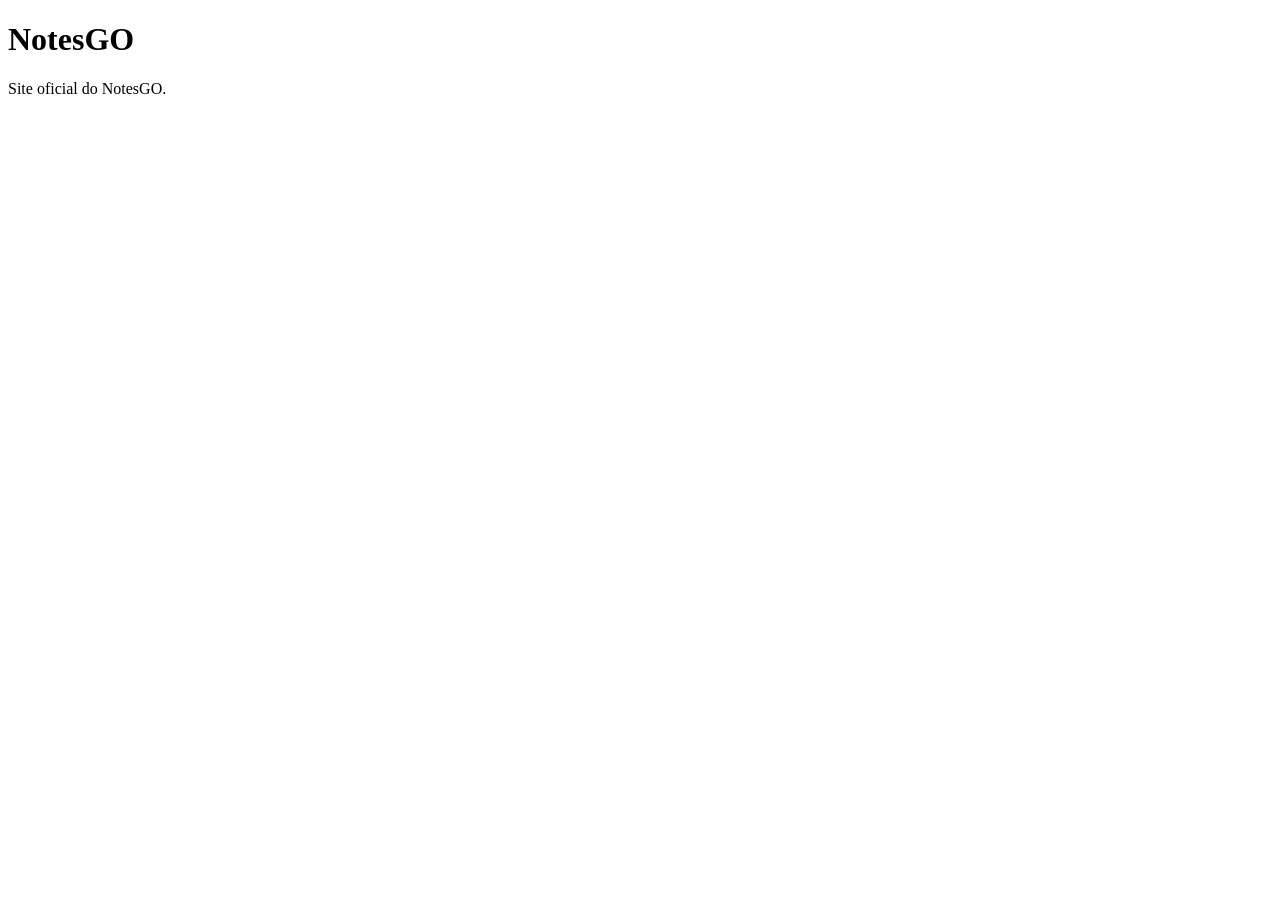
==== index.html @ b750aa24 "Initial NotesGO site" ====
<!DOCTYPE html>
<html lang="pt-BR">
<head>
    <meta charset="UTF-8">
    <meta name="viewport" content="width=device-width, initial-scale=1.0">
    <title>NotesGO</title>
</head>
<body>
    <h1>NotesGO</h1>
    <p>Site oficial do NotesGO.</p>
</body>
</html>
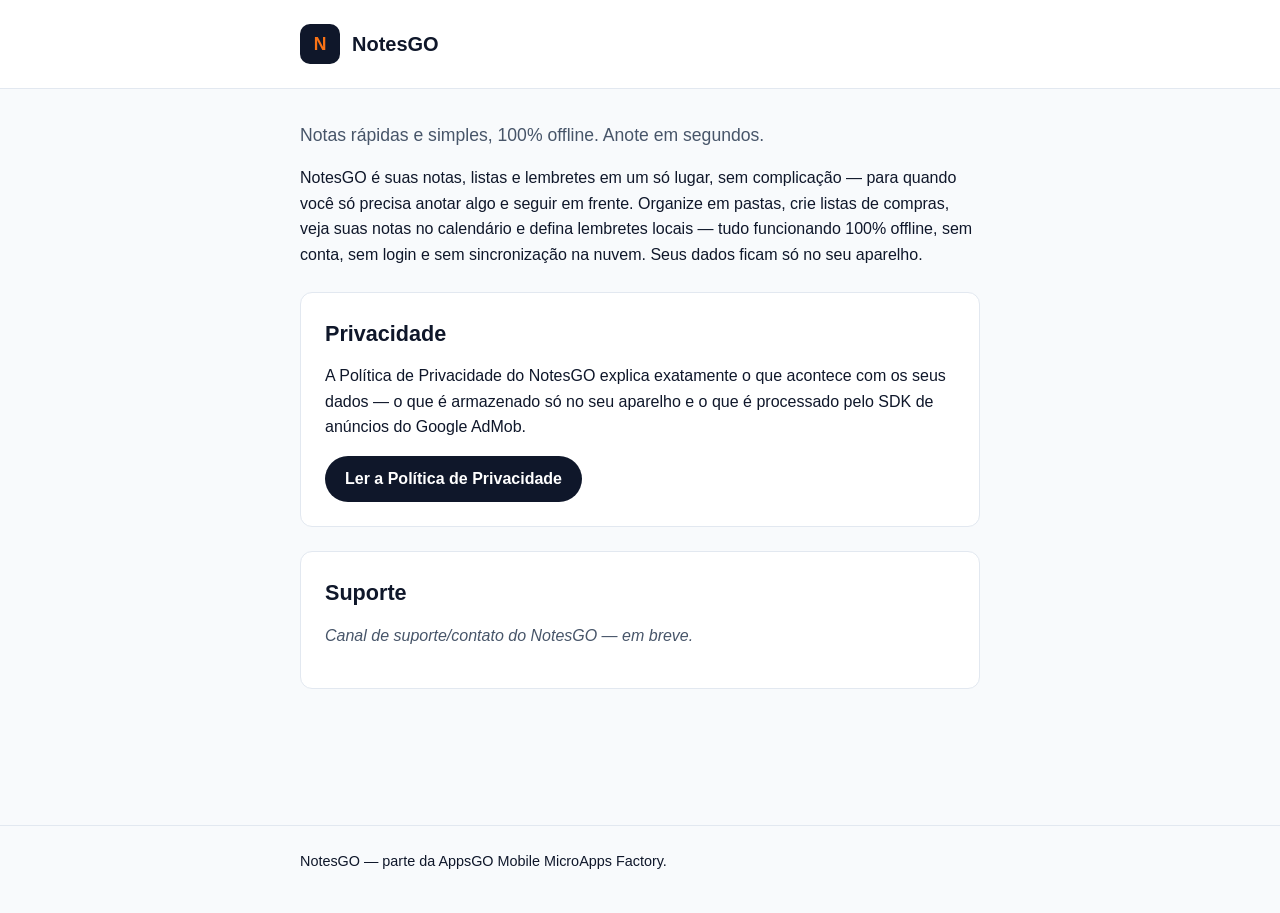
==== commit ace7dba1: "feat: build NotesGO public site with Privacy Policy page Turns this repo into the NotesGO public sit" ====
--- a/index.html
+++ b/index.html
@@ -1,12 +1,52 @@
 <!DOCTYPE html>
 <html lang="pt-BR">
 <head>
-    <meta charset="UTF-8">
-    <meta name="viewport" content="width=device-width, initial-scale=1.0">
-    <title>NotesGO</title>
+  <meta charset="UTF-8">
+  <meta name="viewport" content="width=device-width, initial-scale=1.0">
+  <title>NotesGO</title>
+  <meta name="description" content="NotesGO — notas, listas e lembretes em um só lugar, 100% offline.">
+  <link rel="stylesheet" href="style.css">
 </head>
 <body>
-    <h1>NotesGO</h1>
-    <p>Site oficial do NotesGO.</p>
+  <header class="site-header">
+    <div class="header-inner">
+      <span class="logo-mark" aria-hidden="true">N</span>
+      <h1>NotesGO</h1>
+    </div>
+  </header>
+
+  <main>
+    <p class="lede">Notas rápidas e simples, 100% offline. Anote em segundos.</p>
+
+    <p>
+      NotesGO é suas notas, listas e lembretes em um só lugar, sem complicação — para quando você
+      só precisa anotar algo e seguir em frente. Organize em pastas, crie listas de compras, veja
+      suas notas no calendário e defina lembretes locais — tudo funcionando 100% offline, sem
+      conta, sem login e sem sincronização na nuvem. Seus dados ficam só no seu aparelho.
+    </p>
+
+    <div class="card">
+      <h2>Privacidade</h2>
+      <p>
+        A Política de Privacidade do NotesGO explica exatamente o que acontece com os seus dados
+        — o que é armazenado só no seu aparelho e o que é processado pelo SDK de anúncios do
+        Google AdMob.
+      </p>
+      <a class="button" href="privacy-policy.html">Ler a Política de Privacidade</a>
+    </div>
+
+    <div class="card">
+      <h2>Suporte</h2>
+      <p class="pending">
+        Canal de suporte/contato do NotesGO — em breve.
+      </p>
+    </div>
+  </main>
+
+  <footer class="site-footer">
+    <div class="footer-inner">
+      <p>NotesGO — parte da AppsGO Mobile MicroApps Factory.</p>
+    </div>
+  </footer>
 </body>
 </html>
--- a/style.css
+++ b/style.css
@@ -0,0 +1,172 @@
+:root {
+  --bg: #f8fafc;
+  --surface: #ffffff;
+  --text: #0f172a;
+  --text-muted: #475569;
+  --border: #e2e8f0;
+  --accent: #f97316;
+  --accent-ink: #14171c;
+  --max-width: 720px;
+}
+
+* {
+  box-sizing: border-box;
+}
+
+html {
+  -webkit-text-size-adjust: 100%;
+}
+
+body {
+  margin: 0;
+  padding: 0;
+  background: var(--bg);
+  color: var(--text);
+  font-family: -apple-system, BlinkMacSystemFont, "Segoe UI", Roboto, Helvetica, Arial, sans-serif;
+  line-height: 1.6;
+}
+
+header.site-header {
+  border-bottom: 1px solid var(--border);
+  background: var(--surface);
+}
+
+.site-header .header-inner {
+  max-width: var(--max-width);
+  margin: 0 auto;
+  padding: 1.5rem 1.25rem;
+  display: flex;
+  align-items: center;
+  gap: 0.75rem;
+}
+
+.logo-mark {
+  display: inline-flex;
+  align-items: center;
+  justify-content: center;
+  width: 40px;
+  height: 40px;
+  border-radius: 10px;
+  background: var(--text);
+  color: var(--accent);
+  font-weight: 700;
+  font-size: 1.1rem;
+  flex-shrink: 0;
+}
+
+.site-header h1 {
+  font-size: 1.25rem;
+  margin: 0;
+}
+
+main {
+  max-width: var(--max-width);
+  margin: 0 auto;
+  padding: 2rem 1.25rem 4rem;
+}
+
+h1 {
+  font-size: 2rem;
+  margin: 0 0 0.5rem;
+}
+
+h2 {
+  font-size: 1.35rem;
+  margin: 2.5rem 0 0.75rem;
+}
+
+h3 {
+  font-size: 1.1rem;
+  margin: 1.75rem 0 0.5rem;
+}
+
+p {
+  margin: 0 0 1rem;
+  color: var(--text);
+}
+
+.lede {
+  font-size: 1.1rem;
+  color: var(--text-muted);
+}
+
+.card {
+  background: var(--surface);
+  border: 1px solid var(--border);
+  border-radius: 12px;
+  padding: 1.5rem;
+  margin: 1.5rem 0;
+}
+
+.card h2 {
+  margin-top: 0;
+}
+
+a {
+  color: var(--accent);
+  text-decoration: underline;
+}
+
+a:hover {
+  opacity: 0.85;
+}
+
+.button {
+  display: inline-block;
+  background: var(--text);
+  color: #ffffff;
+  padding: 0.65rem 1.25rem;
+  border-radius: 999px;
+  text-decoration: none;
+  font-weight: 600;
+}
+
+.button:hover {
+  opacity: 0.9;
+}
+
+.pending {
+  color: var(--text-muted);
+  font-style: italic;
+}
+
+.updated {
+  color: var(--text-muted);
+  font-size: 0.9rem;
+}
+
+.back-link {
+  display: inline-block;
+  margin-bottom: 1.5rem;
+}
+
+ul {
+  padding-left: 1.25rem;
+}
+
+li {
+  margin-bottom: 0.4rem;
+}
+
+footer.site-footer {
+  border-top: 1px solid var(--border);
+  margin-top: 3rem;
+}
+
+.site-footer .footer-inner {
+  max-width: var(--max-width);
+  margin: 0 auto;
+  padding: 1.5rem 1.25rem;
+  color: var(--text-muted);
+  font-size: 0.9rem;
+}
+
+@media (max-width: 480px) {
+  h1 {
+    font-size: 1.6rem;
+  }
+
+  .card {
+    padding: 1.15rem;
+  }
+}
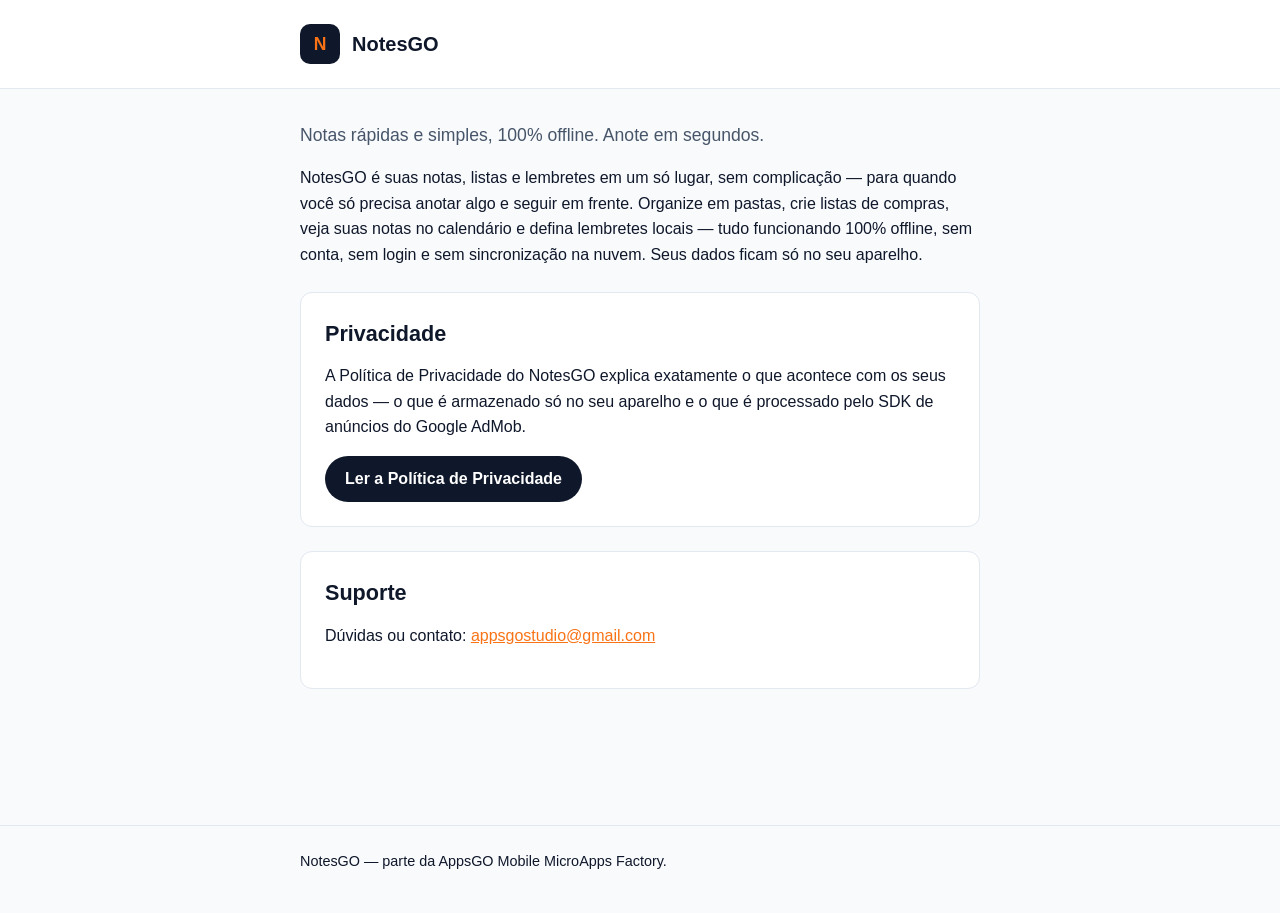
==== commit 672ca3b0: "docs: finalize NotesGO privacy policy contact and date" ====
--- a/index.html
+++ b/index.html
@@ -37,8 +37,8 @@
 
     <div class="card">
       <h2>Suporte</h2>
-      <p class="pending">
-        Canal de suporte/contato do NotesGO — em breve.
+      <p>
+        Dúvidas ou contato: <a href="mailto:appsgostudio@gmail.com">appsgostudio@gmail.com</a>
       </p>
     </div>
   </main>
